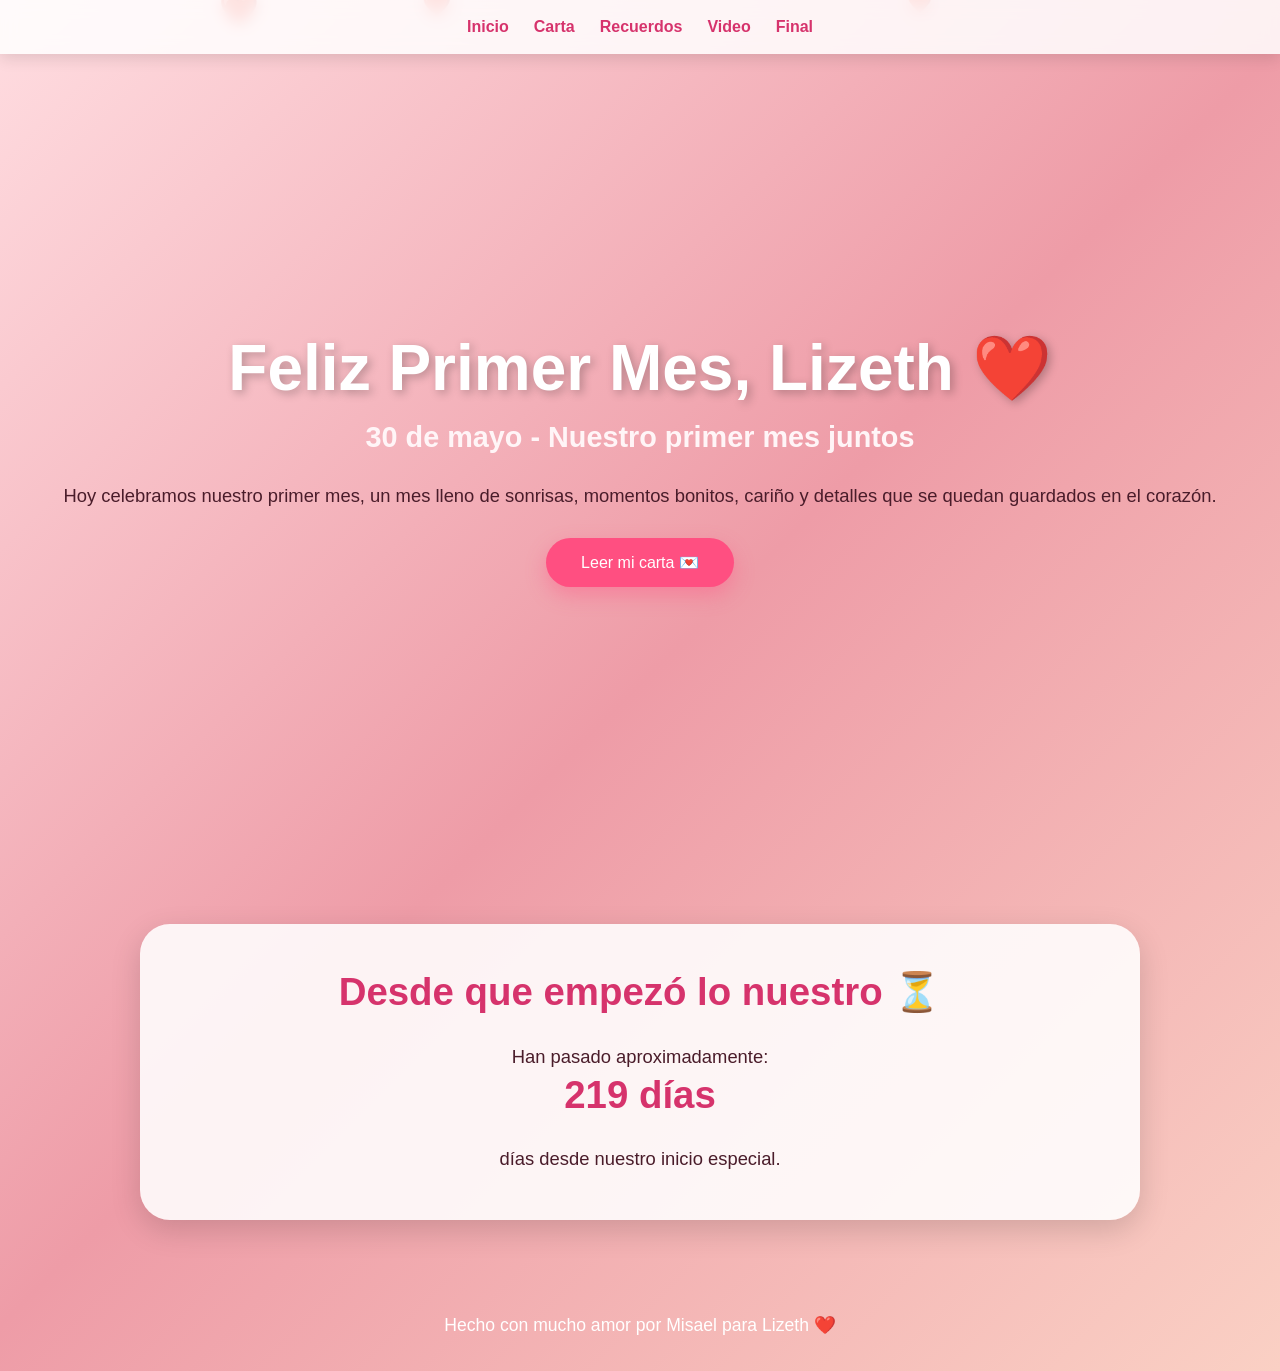
==== index.html @ 30f5cd0f "Add files via upload" ====
<!DOCTYPE html>
<html lang="es">
<head>
    <meta charset="UTF-8">
    <meta name="viewport" content="width=device-width, initial-scale=1.0">
    <title>Feliz Primer Mes Lizeth</title>
    <link rel="stylesheet" href="css/styles.css">
</head>
<body>


<nav>
    <a href="index.html">Inicio</a>
    <a href="carta.html">Carta</a>
    <a href="recuerdos.html">Recuerdos</a>
    <a href="video.html">Video</a>
    <a href="final.html">Final</a>
</nav>



<section class="hero">
    <h1>Feliz Primer Mes, Lizeth ❤️</h1>
    <h2>30 de mayo - Nuestro primer mes juntos</h2>
    <p>
        Hoy celebramos nuestro primer mes, un mes lleno de sonrisas,
        momentos bonitos, cariño y detalles que se quedan guardados
        en el corazón.
    </p>
    <a href="carta.html" class="btn">Leer mi carta 💌</a>
</section>

<section class="card final">
    <h2>Desde que empezó lo nuestro ⏳</h2>
    <p>Han pasado aproximadamente:</p>
    <h1 id="diasJuntos">Calculando...</h1>
    <p>días desde nuestro inicio especial.</p>
</section>


<footer>
    Hecho con mucho amor por Misael para Lizeth ❤️
</footer>

<script src="js/script.js"></script>
</body>
</html>
---- css/styles.css ----
* {
    margin: 0;
    padding: 0;
    box-sizing: border-box;
    font-family: 'Segoe UI', Tahoma, Geneva, Verdana, sans-serif;
}

body {
    background: linear-gradient(135deg, #ffdde1, #ee9ca7, #fad0c4);
    color: #4a1c2a;
    overflow-x: hidden;
}

nav {
    width: 100%;
    padding: 18px 40px;
    background: rgba(255, 255, 255, 0.85);
    display: flex;
    justify-content: center;
    gap: 25px;
    position: sticky;
    top: 0;
    z-index: 1000;
    backdrop-filter: blur(8px);
    box-shadow: 0 4px 15px rgba(0,0,0,0.12);
}

nav a {
    text-decoration: none;
    color: #d6336c;
    font-weight: bold;
    transition: 0.3s;
}

nav a:hover {
    color: #ff4f81;
    transform: scale(1.08);
}

.hero {
    min-height: 90vh;
    display: flex;
    flex-direction: column;
    justify-content: center;
    align-items: center;
    text-align: center;
    padding: 35px;
}

.hero h1 {
    font-size: 4rem;
    color: white;
    text-shadow: 3px 3px 10px rgba(0,0,0,0.25);
    margin-bottom: 15px;
}

.hero h2 {
    color: #fff5f7;
    font-size: 1.8rem;
    margin-bottom: 25px;
}

.hero p,
.card p {
    font-size: 1.15rem;
    line-height: 1.8;
}

.card {
    width: 90%;
    max-width: 1000px;
    margin: 60px auto;
    background: rgba(255,255,255,0.88);
    border-radius: 30px;
    padding: 45px;
    box-shadow: 0 10px 30px rgba(0,0,0,0.15);
}

.card h1,
.card h2 {
    color: #d6336c;
    text-align: center;
    margin-bottom: 25px;
    font-size: 2.4rem;
}

.btn {
    margin-top: 25px;
    display: inline-block;
    padding: 15px 35px;
    background: #ff4f81;
    color: white;
    text-decoration: none;
    border-radius: 40px;
    box-shadow: 0 8px 20px rgba(255,79,129,0.4);
    transition: 0.3s;
}

.btn:hover {
    transform: scale(1.08);
    background: #e8436f;
}

.frases {
    display: grid;
    grid-template-columns: repeat(auto-fit, minmax(230px, 1fr));
    gap: 20px;
}

.frase {
    background: linear-gradient(135deg, #fff0f5, #ffe4ec);
    padding: 25px;
    border-radius: 20px;
    text-align: center;
    box-shadow: 0 5px 15px rgba(0,0,0,0.1);
    transition: 0.3s;
}

.frase:hover {
    transform: translateY(-8px);
}

.galeria {
    display: grid;
    grid-template-columns: repeat(auto-fit, minmax(220px, 1fr));
    gap: 20px;
}

.galeria img {
    width: 100%;
    height: 280px;
    object-fit: cover;
    border-radius: 25px;
    box-shadow: 0 8px 18px rgba(0,0,0,0.18);
    transition: 0.3s;
}

.galeria img:hover {
    transform: scale(1.04);
}

.video-box {
    display: flex;
    justify-content: center;
}

video {
    width: 100%;
    max-width: 750px;
    height: 420px;
    border-radius: 25px;
    box-shadow: 0 8px 20px rgba(0,0,0,0.25);
}

.final {
    text-align: center;
    font-size: 1.3rem;
}

footer {
    text-align: center;
    padding: 35px;
    color: white;
    font-size: 1.1rem;
}

.heart {
    position: fixed;
    top: -10px;
    color: #ff4f81;
    font-size: 22px;
    animation: caer 6s linear infinite;
    z-index: 999;
    pointer-events: none;
}

@keyframes caer {
    0% {
        transform: translateY(0) rotate(0deg);
        opacity: 1;
    }

    100% {
        transform: translateY(110vh) rotate(360deg);
        opacity: 0;
    }
}

@media (max-width: 768px) {
    nav {
        flex-wrap: wrap;
        gap: 12px;
        padding: 15px;
    }

    .hero h1 {
        font-size: 2.6rem;
    }

    .hero h2 {
        font-size: 1.4rem;
    }

    .card {
        padding: 30px 20px;
    }

    video {
        height: 260px;
    }
}
.galeria video {
    width: 100%;
    height: 280px;
    object-fit: cover;
    border-radius: 25px;
    box-shadow: 0 8px 18px rgba(0,0,0,0.18);
    cursor: pointer;
}

.galeria img {
    cursor: pointer;
}

.visor {
    display: none;
    position: fixed;
    z-index: 3000;
    left: 0;
    top: 0;
    width: 100%;
    height: 100vh;
    background: rgba(0,0,0,0.9);
    justify-content: center;
    align-items: center;
    padding: 25px;
}

.visor img,
.visor video {
    max-width: 90%;
    max-height: 85vh;
    border-radius: 20px;
}

#cerrar {
    position: absolute;
    top: 25px;
    right: 40px;
    color: white;
    font-size: 45px;
    cursor: pointer;
}
/* ========================= */
/* COLLAGE DE RECUERDOS */
/* ========================= */

.galeria-collage {

    columns: 4 250px;
    column-gap: 18px;
    margin-top: 30px;
}

.galeria-collage img,
.galeria-collage video {

    width: 100%;
    margin-bottom: 18px;
    border-radius: 20px;
    cursor: pointer;
    transition: 0.3s;
    box-shadow: 0 8px 18px rgba(0,0,0,0.18);
}

.galeria-collage img:hover,
.galeria-collage video:hover {

    transform: scale(1.03);
}

/* tamaños distintos */

.grande {

    height: 420px;
    object-fit: cover;
}

.vertical {

    height: 500px;
    object-fit: cover;
}

.horizontal {

    height: 250px;
    object-fit: cover;
}

/* ========================= */
/* VISOR */
/* ========================= */

.visor {

    display: none;
    position: fixed;
    z-index: 9999;
    left: 0;
    top: 0;
    width: 100%;
    height: 100vh;
    background: rgba(0,0,0,0.92);

    justify-content: center;
    align-items: center;

    padding: 30px;
}

#contenidoVisor img,
#contenidoVisor video {

    max-width: 90%;
    max-height: 88vh;
    border-radius: 20px;
}

#cerrar {

    position: absolute;
    top: 25px;
    right: 45px;

    font-size: 55px;
    color: white;

    cursor: pointer;
}
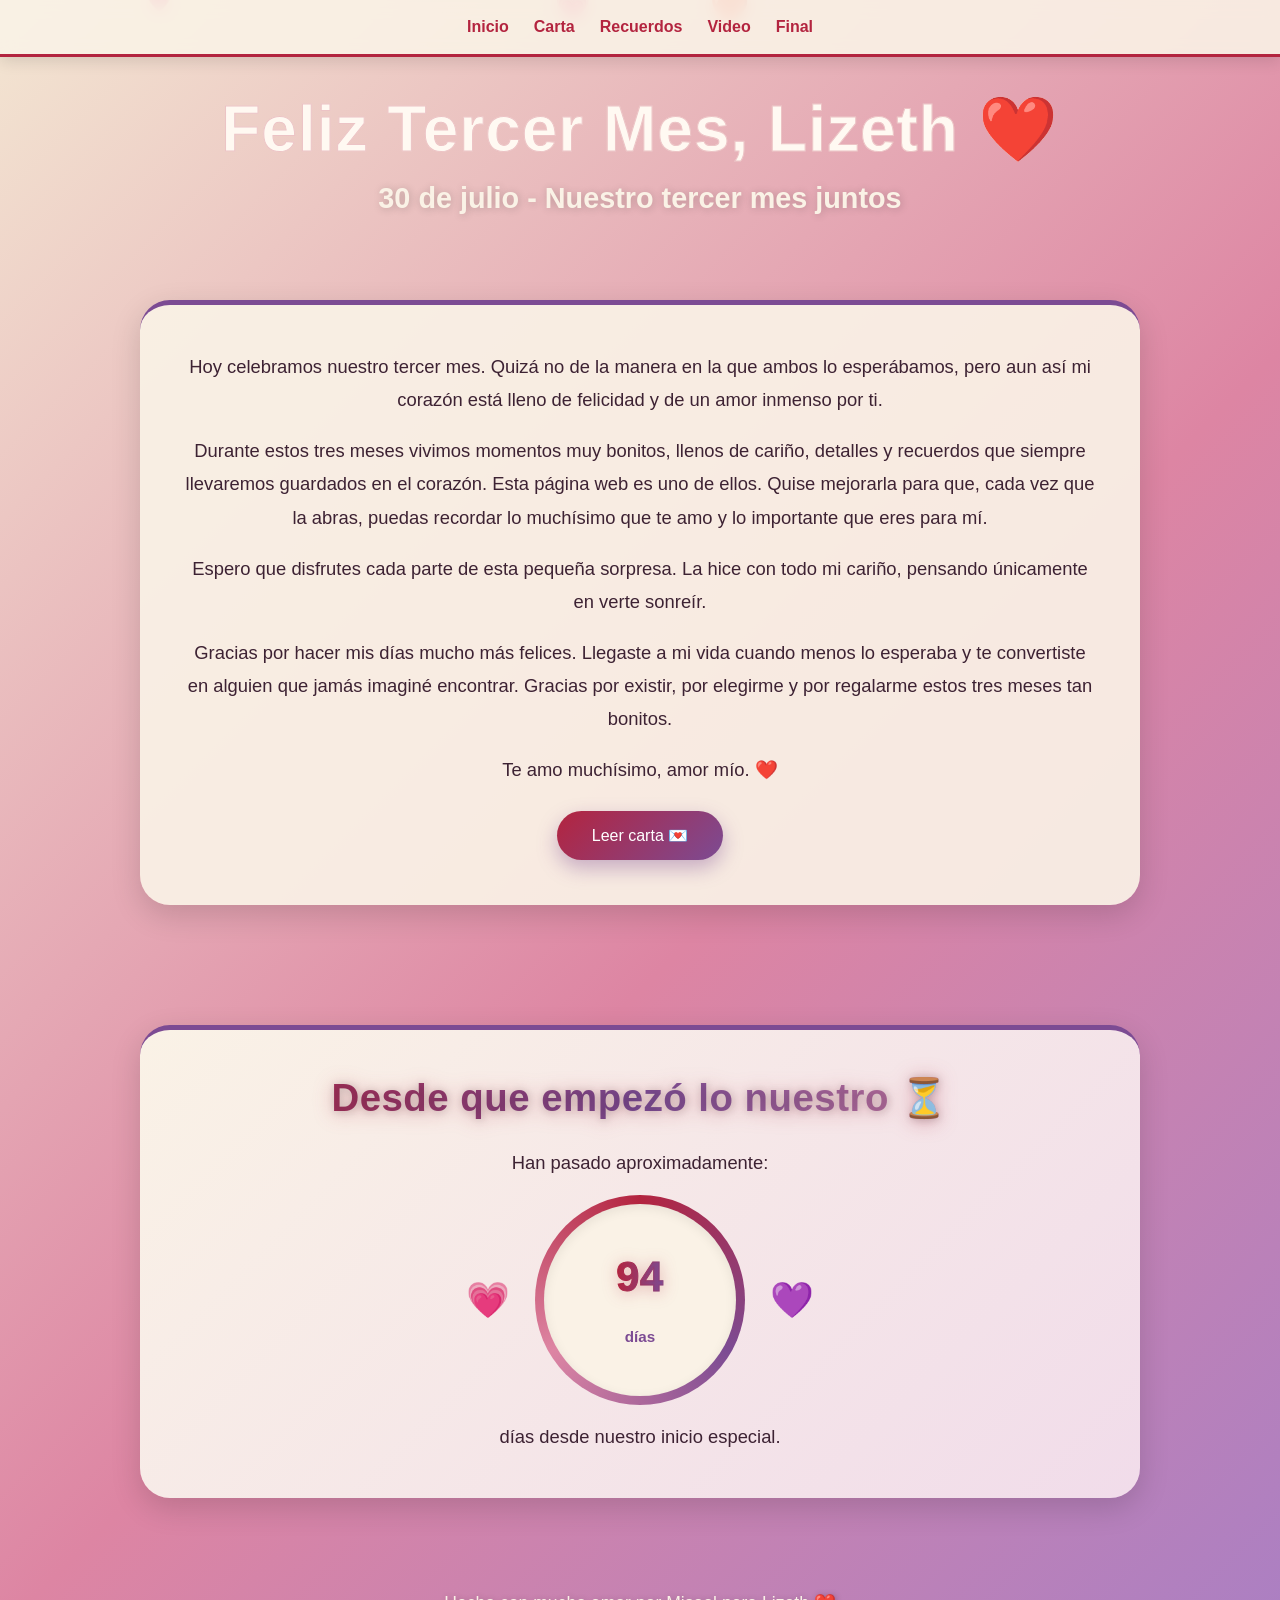
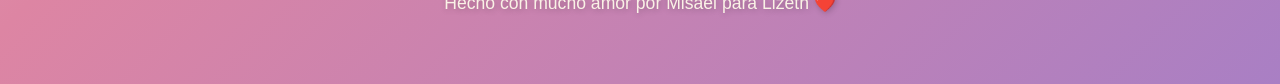
==== commit 89a20c88: "Add files via upload" ====
--- a/index.html
+++ b/index.html
@@ -3,7 +3,7 @@
 <head>
     <meta charset="UTF-8">
     <meta name="viewport" content="width=device-width, initial-scale=1.0">
-    <title>Feliz Primer Mes Lizeth</title>
+    <title>Feliz Tercer Mes Lizeth</title>
     <link rel="stylesheet" href="css/styles.css">
 </head>
 <body>
@@ -20,20 +20,42 @@
 
 
 <section class="hero">
-    <h1>Feliz Primer Mes, Lizeth ❤️</h1>
-    <h2>30 de mayo - Nuestro primer mes juntos</h2>
-    <p>
-        Hoy celebramos nuestro primer mes, un mes lleno de sonrisas,
-        momentos bonitos, cariño y detalles que se quedan guardados
-        en el corazón.
-    </p>
-    <a href="carta.html" class="btn">Leer mi carta 💌</a>
-</section>
+    <h1>Feliz Tercer Mes, Lizeth <span class="emoji">❤️</span></h1>
+    <h2>30 de julio - Nuestro tercer mes juntos</h2>
+    <section class="card"> <p>Hoy celebramos nuestro tercer mes. Quizá no de la manera en la que ambos lo esperábamos, pero aun así mi corazón está lleno de felicidad y de un amor inmenso por ti.</p>
 
-<section class="card final">
-    <h2>Desde que empezó lo nuestro ⏳</h2>
+        <br>
+        
+        <p>Durante estos tres meses vivimos momentos muy bonitos, llenos de cariño, detalles y recuerdos que siempre llevaremos guardados en el corazón. Esta página web es uno de ellos. Quise mejorarla para que, cada vez que la abras, puedas recordar lo muchísimo que te amo y lo importante que eres para mí.</p>
+        
+        <br>
+        
+        <p>Espero que disfrutes cada parte de esta pequeña sorpresa. La hice con todo mi cariño, pensando únicamente en verte sonreír.</p>
+        
+        <br>
+        
+        <p>Gracias por hacer mis días mucho más felices. Llegaste a mi vida cuando menos lo esperaba y te convertiste en alguien que jamás imaginé encontrar. Gracias por existir, por elegirme y por regalarme estos tres meses tan bonitos.</p>
+        
+        <br>
+        
+        <p>Te amo muchísimo, amor mío. ❤️</p>
+        <a href="carta.html" class="btn">Leer carta 💌</a></section>
+
+
+<section class="card final contador-card">
+    <h2>Desde que empezó lo nuestro <span class="emoji">⏳</span></h2>
     <p>Han pasado aproximadamente:</p>
-    <h1 id="diasJuntos">Calculando...</h1>
+    <div class="contador-box">
+        <span class="corazon-lateral rojo">💗</span>
+        <div class="contador-medallon">
+            <div class="anillo-giro"></div>
+            <div class="anillo-centro">
+                <h1 id="diasJuntos">...</h1>
+                <span>días</span>
+            </div>
+        </div>
+        <span class="corazon-lateral morado">💜</span>
+    </div>
     <p>días desde nuestro inicio especial.</p>
 </section>
 
--- a/css/styles.css
+++ b/css/styles.css
@@ -1,3 +1,14 @@
+:root {
+    --beige: #f3e6d2;
+    --beige-suave: #faf2e6;
+    --rojo: #b3243f;
+    --rojo-vivo: #d84f68;
+    --morado: #7c4b93;
+    --morado-suave: #a97fc4;
+    --rosa: #dd85a3;
+    --texto: #3d2233;
+}
+
 * {
     margin: 0;
     padding: 0;
@@ -6,15 +17,15 @@
 }
 
 body {
-    background: linear-gradient(135deg, #ffdde1, #ee9ca7, #fad0c4);
-    color: #4a1c2a;
+    background: linear-gradient(135deg, var(--beige) 0%, var(--rosa) 55%, var(--morado-suave) 100%);
+    color: var(--texto);
     overflow-x: hidden;
 }
 
 nav {
     width: 100%;
     padding: 18px 40px;
-    background: rgba(255, 255, 255, 0.85);
+    background: rgba(250, 242, 230, 0.9);
     display: flex;
     justify-content: center;
     gap: 25px;
@@ -23,17 +34,18 @@
     z-index: 1000;
     backdrop-filter: blur(8px);
     box-shadow: 0 4px 15px rgba(0,0,0,0.12);
+    border-bottom: 3px solid var(--rojo);
 }
 
 nav a {
     text-decoration: none;
-    color: #d6336c;
+    color: var(--rojo);
     font-weight: bold;
     transition: 0.3s;
 }
 
 nav a:hover {
-    color: #ff4f81;
+    color: var(--morado);
     transform: scale(1.08);
 }
 
@@ -49,15 +61,28 @@
 
 .hero h1 {
     font-size: 4rem;
-    color: white;
-    text-shadow: 3px 3px 10px rgba(0,0,0,0.25);
+    font-weight: 900;
+    letter-spacing: 1px;
+    background: linear-gradient(90deg, #fff9f2, #fff9f2);
+    background-size: 300% auto;
+    -webkit-background-clip: text;
+    background-clip: text;
+    color: transparent;
+    -webkit-text-stroke: 1px rgba(179, 36, 63, 0.25);
+    animation: brilloTitulo 4s ease-in-out infinite;
     margin-bottom: 15px;
 }
 
+@keyframes brilloTitulo {
+    0%, 100% { background-position: 0% 50%; }
+    50% { background-position: 100% 50%; }
+}
+
 .hero h2 {
-    color: #fff5f7;
+    color: var(--beige-suave);
     font-size: 1.8rem;
     margin-bottom: 25px;
+    text-shadow: 1px 1px 8px rgba(0,0,0,0.2);
 }
 
 .hero p,
@@ -66,39 +91,57 @@
     line-height: 1.8;
 }
 
+
 .card {
     width: 90%;
     max-width: 1000px;
     margin: 60px auto;
-    background: rgba(255,255,255,0.88);
+    background: rgba(250, 242, 230, 0.92);
     border-radius: 30px;
     padding: 45px;
     box-shadow: 0 10px 30px rgba(0,0,0,0.15);
+    border-top: 5px solid var(--morado);
 }
 
 .card h1,
 .card h2 {
-    color: #d6336c;
+    background: linear-gradient(90deg, var(--rojo), var(--morado), var(--rosa));
+    -webkit-background-clip: text;
+    background-clip: text;
+    color: transparent;
     text-align: center;
     margin-bottom: 25px;
     font-size: 2.4rem;
+    font-weight: 800;
+    letter-spacing: 0.5px;
+    filter: drop-shadow(0 2px 10px rgba(179, 36, 63, 0.35));
+}
+
+/* Los emojis dentro de títulos con degradado deben verse con su color normal */
+.emoji {
+    background: none;
+    -webkit-background-clip: initial;
+    background-clip: initial;
+    -webkit-text-fill-color: initial;
+    color: initial;
+    filter: none;
 }
 
 .btn {
     margin-top: 25px;
     display: inline-block;
     padding: 15px 35px;
-    background: #ff4f81;
+    background: linear-gradient(135deg, var(--rojo), var(--morado));
     color: white;
     text-decoration: none;
     border-radius: 40px;
-    box-shadow: 0 8px 20px rgba(255,79,129,0.4);
+    box-shadow: 0 8px 20px rgba(124, 75, 147, 0.4);
     transition: 0.3s;
 }
 
 .btn:hover {
     transform: scale(1.08);
-    background: #e8436f;
+    box-shadow: 0 10px 26px rgba(179, 36, 63, 0.45);
 }
 
 .frases {
@@ -108,7 +151,8 @@
 }
 
 .frase {
-    background: linear-gradient(135deg, #fff0f5, #ffe4ec);
+    background: linear-gradient(135deg, var(--beige-suave), #f1d9e6);
+    border-left: 4px solid var(--rosa);
     padding: 25px;
     border-radius: 20px;
     text-align: center;
@@ -160,14 +204,14 @@
 footer {
     text-align: center;
     padding: 35px;
-    color: white;
+    color: var(--beige-suave);
     font-size: 1.1rem;
+    text-shadow: 1px 1px 6px rgba(0,0,0,0.25);
 }
 
 .heart {
     position: fixed;
     top: -10px;
-    color: #ff4f81;
     font-size: 22px;
     animation: caer 6s linear infinite;
     z-index: 999;
@@ -207,6 +251,19 @@
 
     video {
         height: 260px;
+    }
+
+    .contador-medallon {
+        width: 150px;
+        height: 150px;
+    }
+
+    .anillo-centro h1 {
+        font-size: 2rem;
+    }
+
+    .corazon-lateral {
+        font-size: 1.6rem;
     }
 }
 .galeria video {
@@ -300,6 +357,232 @@
 }
 
 /* ========================= */
+/* CONTADOR DE DÍAS MEJORADO */
+/* ========================= */
+
+.contador-card {
+    background: linear-gradient(135deg, var(--beige-suave), #f1dcea);
+}
+
+.contador-box {
+    display: flex;
+    align-items: center;
+    justify-content: center;
+    gap: 25px;
+    margin: 15px 0;
+}
+
+.contador-medallon {
+    position: relative;
+    width: 210px;
+    height: 210px;
+}
+
+.anillo-giro {
+    position: absolute;
+    inset: 0;
+    border-radius: 50%;
+    background: conic-gradient(var(--rojo), var(--morado), var(--rosa), var(--rojo));
+    animation: girar 5s linear infinite;
+}
+
+.anillo-centro {
+    position: absolute;
+    inset: 9px;
+    border-radius: 50%;
+    background: var(--beige-suave);
+    display: flex;
+    flex-direction: column;
+    align-items: center;
+    justify-content: center;
+    box-shadow: inset 0 3px 12px rgba(0,0,0,0.08);
+}
+
+.anillo-centro h1 {
+    font-size: 2.6rem;
+    font-weight: 800;
+    background: linear-gradient(90deg, var(--rojo), var(--morado));
+    -webkit-background-clip: text;
+    background-clip: text;
+    color: transparent;
+    line-height: 1.1;
+    filter: drop-shadow(0 2px 8px rgba(179, 36, 63, 0.3));
+}
+
+.anillo-centro span {
+    font-size: 0.95rem;
+    color: var(--morado);
+    font-weight: bold;
+    margin-top: 4px;
+}
+
+@keyframes girar {
+    from { transform: rotate(0deg); }
+    to { transform: rotate(360deg); }
+}
+
+.corazon-lateral {
+    font-size: 2.2rem;
+    animation: latido 1.6s ease-in-out infinite;
+}
+
+.corazon-lateral.rojo { color: var(--rojo); }
+.corazon-lateral.morado { color: var(--morado); }
+
+@keyframes latido {
+    0%, 100% { transform: scale(1); }
+    50% { transform: scale(1.15); }
+}
+
+/* ========================= */
+/* MURO DE MENSAJES */
+/* ========================= */
+
+.mensaje-form {
+    display: flex;
+    flex-direction: column;
+    align-items: center;
+    gap: 14px;
+    max-width: 500px;
+    margin: 0 auto 35px auto;
+}
+
+.mensaje-form input,
+.mensaje-form textarea {
+    width: 100%;
+    padding: 14px 18px;
+    border-radius: 18px;
+    border: 2px solid var(--morado-suave);
+    font-size: 1rem;
+    font-family: inherit;
+    resize: none;
+    outline: none;
+    transition: 0.3s;
+}
+
+.mensaje-form input:focus,
+.mensaje-form textarea:focus {
+    border-color: var(--rojo);
+}
+
+.btn-mensaje {
+    border: none;
+    cursor: pointer;
+    font-size: 1rem;
+    font-family: inherit;
+    padding: 12px 30px;
+    border-radius: 40px;
+    background: linear-gradient(135deg, var(--rojo), var(--morado));
+    color: white;
+    transition: 0.3s;
+}
+
+.btn-mensaje:hover {
+    transform: scale(1.05);
+}
+
+.saludo-nombre {
+    font-weight: bold;
+    color: var(--morado);
+    text-align: center;
+}
+
+.estado-envio {
+    font-size: 0.9rem;
+    color: var(--rojo);
+    min-height: 20px;
+}
+
+.lista-mensajes {
+    display: flex;
+    flex-direction: column;
+    gap: 15px;
+    max-width: 650px;
+    margin: 0 auto;
+}
+
+.mensaje-item {
+    background: linear-gradient(135deg, var(--beige-suave), #f1d9e6);
+    border-left: 4px solid var(--morado);
+    border-radius: 20px;
+    padding: 18px 22px;
+    box-shadow: 0 5px 15px rgba(0,0,0,0.08);
+}
+
+.mensaje-autor {
+    font-weight: bold;
+    color: var(--rojo);
+    margin-bottom: 6px;
+}
+
+.mensaje-texto {
+    line-height: 1.6;
+    word-wrap: break-word;
+}
+
+.mensaje-editado {
+    font-size: 0.8rem;
+    color: var(--morado-suave);
+    font-style: italic;
+}
+
+.mensaje-acciones {
+    display: flex;
+    justify-content: flex-end;
+    gap: 10px;
+    margin-top: 10px;
+}
+
+.mensaje-acciones button {
+    border: none;
+    cursor: pointer;
+    font-family: inherit;
+    font-size: 0.85rem;
+    padding: 6px 16px;
+    border-radius: 14px;
+    transition: 0.3s;
+}
+
+.btn-editar-mensaje,
+.btn-guardar-edicion {
+    background: linear-gradient(135deg, var(--rojo), var(--morado));
+    color: white;
+}
+
+.btn-editar-mensaje:hover,
+.btn-guardar-edicion:hover {
+    filter: brightness(1.08);
+}
+
+.btn-borrar-mensaje,
+.btn-cancelar-edicion {
+    background: transparent;
+    color: var(--morado);
+    border: 1.5px solid var(--morado) !important;
+}
+
+.btn-borrar-mensaje:hover,
+.btn-cancelar-edicion:hover {
+    background: rgba(124, 75, 147, 0.1);
+}
+
+.input-edicion {
+    width: 100%;
+    padding: 12px;
+    border-radius: 14px;
+    border: 2px solid var(--morado-suave);
+    font-family: inherit;
+    font-size: 1rem;
+    resize: none;
+    outline: none;
+    margin-top: 8px;
+}
+
+.input-edicion:focus {
+    border-color: var(--rojo);
+}
+
+/* ========================= */
 /* VISOR */
 /* ========================= */
 
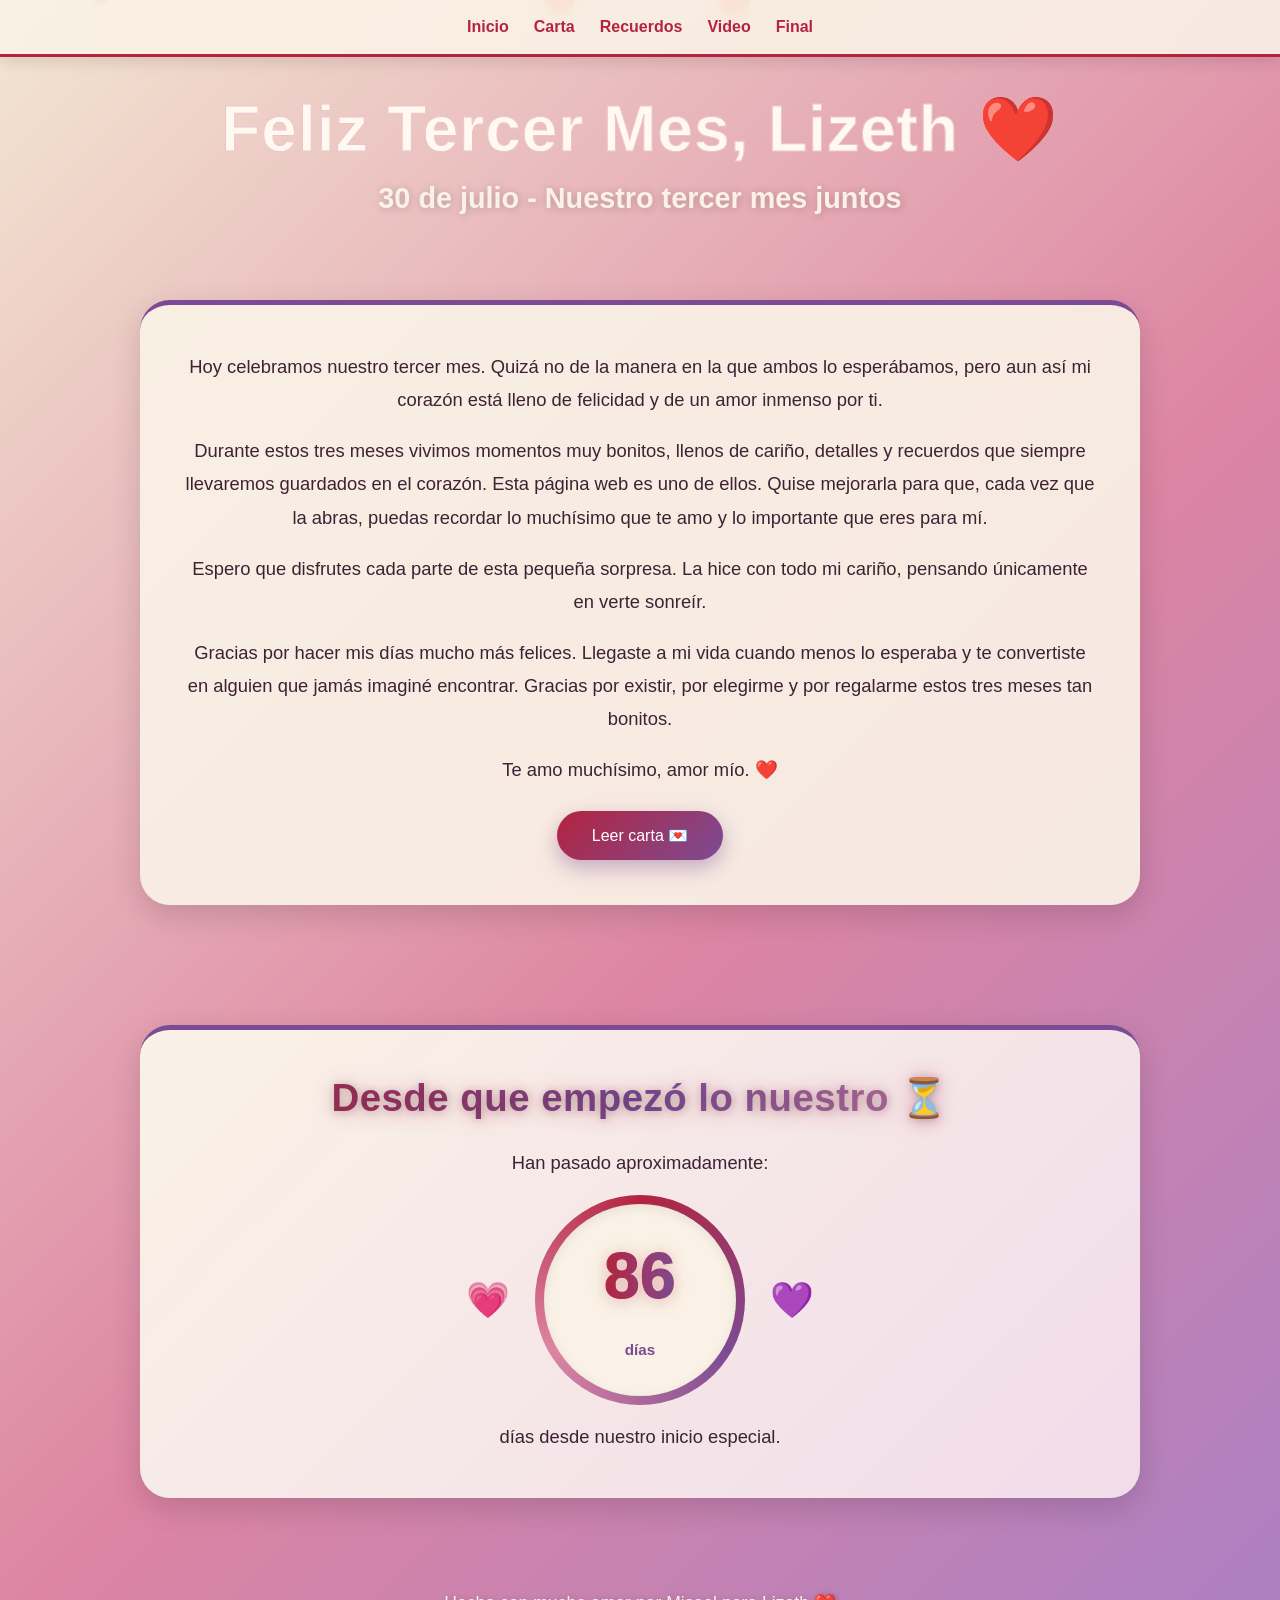
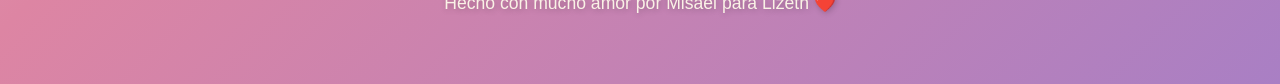
==== commit 65cd7afd: "Add files via upload" ====
--- a/index.html
+++ b/index.html
@@ -16,7 +16,6 @@
     <a href="video.html">Video</a>
     <a href="final.html">Final</a>
 </nav>
-
 
 
 <section class="hero">
--- a/css/styles.css
+++ b/css/styles.css
@@ -189,9 +189,10 @@
 }
 
 video {
-    width: 100%;
-    max-width: 750px;
-    height: 420px;
+    width:100%;
+    max-width:750px;
+    height:auto;
+    aspect-ratio:16/9;
     border-radius: 25px;
     box-shadow: 0 8px 20px rgba(0,0,0,0.25);
 }
@@ -621,4 +622,147 @@
     color: white;
 
     cursor: pointer;
-}+}
+
+
+@media (max-width: 992px){
+
+    .hero h1{
+        font-size:3rem;
+    }
+
+    .card{
+        width:95%;
+        padding:30px;
+    }
+
+    .contador-box{
+        flex-direction:column;
+    }
+
+}
+@media (max-width:768px){
+
+    nav{
+
+        display:flex;
+        flex-direction:row;
+        justify-content:flex-start;
+        align-items:center;
+
+        overflow-x:auto;
+        overflow-y:hidden;
+
+        white-space:nowrap;
+
+        gap:18px;
+        padding:12px 15px;
+
+        scrollbar-width:none;
+
+    }
+
+    nav::-webkit-scrollbar{
+        display:none;
+    }
+
+    nav a{
+        flex:0 0 auto;
+        font-size:15px;
+    }
+
+}
+
+@media (max-width:480px){
+
+    .hero h1{
+        font-size:1.8rem;
+    }
+
+    .hero h2{
+        font-size:1rem;
+    }
+
+    .btn{
+        width:100%;
+        text-align:center;
+    }
+
+    .contador-medallon{
+        width:140px;
+        height:140px;
+    }
+
+    .anillo-centro h1{
+        font-size:1.6rem;
+    }
+
+    nav a{
+        font-size:15px;
+    }
+
+}
+.galeria{
+
+    display:grid;
+
+    grid-template-columns:repeat(auto-fit,minmax(180px,1fr));
+
+    gap:15px;
+
+}
+.galeria-collage{
+
+    columns:4 220px;
+
+}
+
+@media(max-width:768px){
+
+    .galeria-collage{
+
+        columns:2 150px;
+
+    }
+
+}
+
+@media(max-width:480px){
+
+    .galeria-collage{
+
+        columns:1;
+
+    }
+
+}
+
+@media(max-width:768px){
+
+.grande,
+.vertical,
+.horizontal{
+
+    height:auto;
+
+}
+
+}
+
+.hero h1{
+    font-size:clamp(2rem,6vw,4rem);
+}
+
+.hero h2{
+    font-size:clamp(1rem,3vw,1.8rem);
+}
+
+.card h2{
+    font-size:clamp(1.6rem,4vw,2.4rem);
+}
+
+.mensaje-fecha{
+    font-size: 13px;
+    color: #888;
+    margin-bottom: 10px;
+}
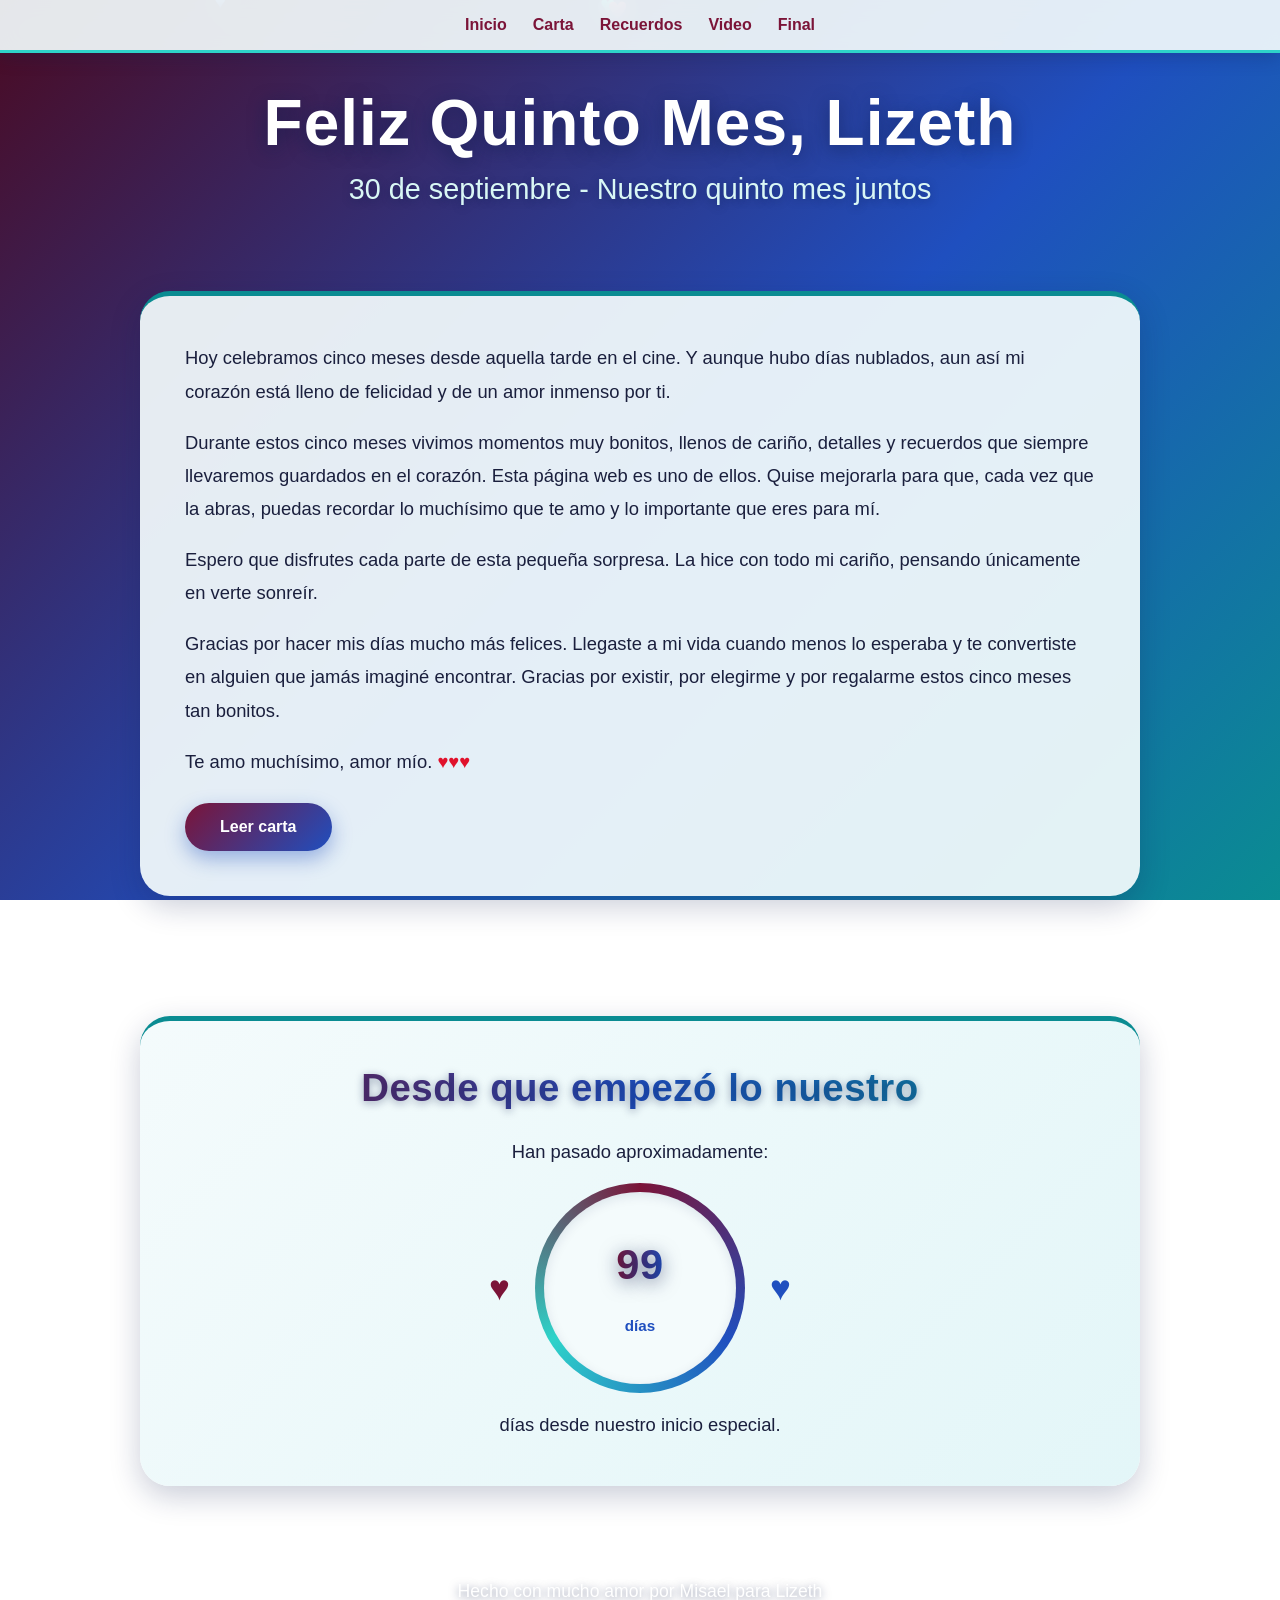
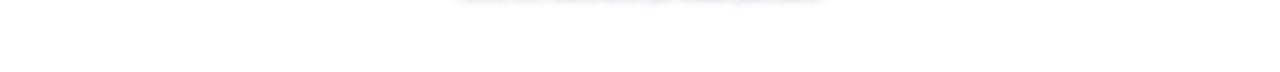
==== commit 30c534c1: "Add files via upload" ====
--- a/index.html
+++ b/index.html
@@ -1,68 +1,68 @@
 <!DOCTYPE html>
 <html lang="es">
 <head>
-    <meta charset="UTF-8">
-    <meta name="viewport" content="width=device-width, initial-scale=1.0">
-    <title>Feliz Tercer Mes Lizeth</title>
-    <link rel="stylesheet" href="css/styles.css">
+ <meta charset="UTF-8">
+ <meta name="viewport" content="width=device-width, initial-scale=1.0">
+ <title>Feliz Quinto Mes Lizeth</title>
+ <link rel="stylesheet" href="css/styles.css">
 </head>
 <body>
 
 
 <nav>
-    <a href="index.html">Inicio</a>
-    <a href="carta.html">Carta</a>
-    <a href="recuerdos.html">Recuerdos</a>
-    <a href="video.html">Video</a>
-    <a href="final.html">Final</a>
+ <a href="index.html">Inicio</a>
+ <a href="carta.html">Carta</a>
+ <a href="recuerdos.html">Recuerdos</a>
+ <a href="video.html">Video</a>
+ <a href="final.html">Final</a>
 </nav>
 
 
 <section class="hero">
-    <h1>Feliz Tercer Mes, Lizeth <span class="emoji">❤️</span></h1>
-    <h2>30 de julio - Nuestro tercer mes juntos</h2>
-    <section class="card"> <p>Hoy celebramos nuestro tercer mes. Quizá no de la manera en la que ambos lo esperábamos, pero aun así mi corazón está lleno de felicidad y de un amor inmenso por ti.</p>
+ <h1>Feliz Quinto Mes, Lizeth <span class="emoji"></span></h1>
+ <h2>30 de septiembre - Nuestro quinto mes juntos</h2>
+ <section class="card"> <p>Hoy celebramos cinco meses desde aquella tarde en el cine. Y aunque hubo días nublados, aun así mi corazón está lleno de felicidad y de un amor inmenso por ti.</p>
 
-        <br>
-        
-        <p>Durante estos tres meses vivimos momentos muy bonitos, llenos de cariño, detalles y recuerdos que siempre llevaremos guardados en el corazón. Esta página web es uno de ellos. Quise mejorarla para que, cada vez que la abras, puedas recordar lo muchísimo que te amo y lo importante que eres para mí.</p>
-        
-        <br>
-        
-        <p>Espero que disfrutes cada parte de esta pequeña sorpresa. La hice con todo mi cariño, pensando únicamente en verte sonreír.</p>
-        
-        <br>
-        
-        <p>Gracias por hacer mis días mucho más felices. Llegaste a mi vida cuando menos lo esperaba y te convertiste en alguien que jamás imaginé encontrar. Gracias por existir, por elegirme y por regalarme estos tres meses tan bonitos.</p>
-        
-        <br>
-        
-        <p>Te amo muchísimo, amor mío. ❤️</p>
-        <a href="carta.html" class="btn">Leer carta 💌</a></section>
+ <br>
+ 
+ <p>Durante estos cinco meses vivimos momentos muy bonitos, llenos de cariño, detalles y recuerdos que siempre llevaremos guardados en el corazón. Esta página web es uno de ellos. Quise mejorarla para que, cada vez que la abras, puedas recordar lo muchísimo que te amo y lo importante que eres para mí.</p>
+ 
+ <br>
+ 
+ <p>Espero que disfrutes cada parte de esta pequeña sorpresa. La hice con todo mi cariño, pensando únicamente en verte sonreír.</p>
+ 
+ <br>
+ 
+ <p>Gracias por hacer mis días mucho más felices. Llegaste a mi vida cuando menos lo esperaba y te convertiste en alguien que jamás imaginé encontrar. Gracias por existir, por elegirme y por regalarme estos cinco meses tan bonitos.</p>
+ 
+ <br>
+ 
+ <p>Te amo muchísimo, amor mío. <span style="color:#e0112b">♥</span><span style="color:#e0112b">♥</span><span style="color:#e0112b">♥</span></p>
+ <a href="carta.html" class="btn">Leer carta </a></section>
 
 
 <section class="card final contador-card">
-    <h2>Desde que empezó lo nuestro <span class="emoji">⏳</span></h2>
-    <p>Han pasado aproximadamente:</p>
-    <div class="contador-box">
-        <span class="corazon-lateral rojo">💗</span>
-        <div class="contador-medallon">
-            <div class="anillo-giro"></div>
-            <div class="anillo-centro">
-                <h1 id="diasJuntos">...</h1>
-                <span>días</span>
-            </div>
-        </div>
-        <span class="corazon-lateral morado">💜</span>
-    </div>
-    <p>días desde nuestro inicio especial.</p>
+ <h2>Desde que empezó lo nuestro <span class="emoji">⏳</span></h2>
+ <p>Han pasado aproximadamente:</p>
+ <div class="contador-box">
+ <span class="corazon-lateral rojo">♥</span>
+ <div class="contador-medallon">
+ <div class="anillo-giro"></div>
+ <div class="anillo-centro">
+ <h1 id="diasJuntos">...</h1>
+ <span>días</span>
+ </div>
+ </div>
+ <span class="corazon-lateral morado">♥</span>
+ </div>
+ <p>días desde nuestro inicio especial.</p>
 </section>
 
 
 <footer>
-    Hecho con mucho amor por Misael para Lizeth ❤️
+ Hecho con mucho amor por Misael para Lizeth 
 </footer>
 
 <script src="js/script.js"></script>
 </body>
-</html>
+</html>
--- a/css/styles.css
+++ b/css/styles.css
@@ -1,12 +1,32 @@
-:root {
-    --beige: #f3e6d2;
-    --beige-suave: #faf2e6;
-    --rojo: #b3243f;
-    --rojo-vivo: #d84f68;
-    --morado: #7c4b93;
-    --morado-suave: #a97fc4;
-    --rosa: #dd85a3;
-    --texto: #3d2233;
+/* =========================================
+   PALETA: guinda · azul · turquesa
+   (los nombres viejos --rojo, --morado, --rosa y --beige
+   se conservan como alias para no romper tu HTML/JS)
+   ========================================= */
+   :root {
+    --guinda-oscuro: #4a0a22;
+    --guinda: #7b1438;
+    --guinda-vivo: #b02458;
+    --azul-noche: #0d1b4c;
+    --azul: #1f4fbf;
+    --azul-claro: #6f9af0;
+    --turquesa: #0a8c92;
+    --turquesa-claro: #2ed3c9;
+    --hielo: #e3f6f8;
+    --hielo-suave: #f4fbfc;
+    --texto: #1a1f3d;
+    --texto-suave: #5f6b85;
+
+    /* alias de la versión anterior */
+    --rojo: var(--guinda);
+    --rojo-vivo: var(--guinda-vivo);
+    --morado: var(--azul);
+    --morado-suave: var(--azul-claro);
+    --rosa: var(--turquesa-claro);
+    --beige: var(--hielo);
+    --beige-suave: var(--hielo-suave);
+
+    --sombra: 0 10px 30px rgba(13, 27, 76, 0.22);
 }
 
 * {
@@ -16,38 +36,53 @@
     font-family: 'Segoe UI', Tahoma, Geneva, Verdana, sans-serif;
 }
 
+html {
+    scroll-behavior: smooth;
+    scroll-padding-top: 80px;
+}
+
 body {
-    background: linear-gradient(135deg, var(--beige) 0%, var(--rosa) 55%, var(--morado-suave) 100%);
+    background: linear-gradient(135deg, var(--guinda-oscuro) 0%, var(--azul) 55%, var(--turquesa) 100%);
+    background-attachment: fixed;
     color: var(--texto);
     overflow-x: hidden;
 }
 
+/* ========================= */
+/* NAVEGACIÓN */
+/* ========================= */
+
 nav {
     width: 100%;
-    padding: 18px 40px;
-    background: rgba(250, 242, 230, 0.9);
+    padding: 16px 40px;
+    background: rgba(244, 251, 252, 0.92);
     display: flex;
     justify-content: center;
-    gap: 25px;
+    gap: 26px;
     position: sticky;
     top: 0;
     z-index: 1000;
-    backdrop-filter: blur(8px);
-    box-shadow: 0 4px 15px rgba(0,0,0,0.12);
-    border-bottom: 3px solid var(--rojo);
+    backdrop-filter: blur(10px);
+    box-shadow: 0 4px 18px rgba(13, 27, 76, 0.25);
+    border-bottom: 3px solid var(--turquesa-claro);
 }
 
 nav a {
+    display: inline-block;
     text-decoration: none;
-    color: var(--rojo);
-    font-weight: bold;
-    transition: 0.3s;
+    color: var(--guinda);
+    font-weight: 700;
+    transition: color 0.3s, transform 0.3s;
 }
 
 nav a:hover {
-    color: var(--morado);
+    color: var(--azul);
     transform: scale(1.08);
 }
+
+/* ========================= */
+/* HERO */
+/* ========================= */
 
 .hero {
     min-height: 90vh;
@@ -60,29 +95,21 @@
 }
 
 .hero h1 {
-    font-size: 4rem;
+    font-size: clamp(2rem, 6vw, 4rem);
     font-weight: 900;
     letter-spacing: 1px;
-    background: linear-gradient(90deg, #fff9f2, #fff9f2);
-    background-size: 300% auto;
-    -webkit-background-clip: text;
-    background-clip: text;
-    color: transparent;
-    -webkit-text-stroke: 1px rgba(179, 36, 63, 0.25);
-    animation: brilloTitulo 4s ease-in-out infinite;
+    line-height: 1.1;
+    color: #ffffff;
+    text-shadow: 0 4px 18px rgba(13, 27, 76, 0.55);
     margin-bottom: 15px;
 }
 
-@keyframes brilloTitulo {
-    0%, 100% { background-position: 0% 50%; }
-    50% { background-position: 100% 50%; }
-}
-
 .hero h2 {
-    color: var(--beige-suave);
-    font-size: 1.8rem;
+    color: #d9f7f5;
+    font-size: clamp(1rem, 3vw, 1.8rem);
+    font-weight: 500;
     margin-bottom: 25px;
-    text-shadow: 1px 1px 8px rgba(0,0,0,0.2);
+    text-shadow: 0 2px 8px rgba(13, 27, 76, 0.4);
 }
 
 .hero p,
@@ -91,30 +118,36 @@
     line-height: 1.8;
 }
 
+.hero p {
+    color: #ffffff;
+}
+
+/* ========================= */
+/* TARJETAS */
+/* ========================= */
 
 .card {
     width: 90%;
     max-width: 1000px;
     margin: 60px auto;
-    background: rgba(250, 242, 230, 0.92);
+    background: rgba(244, 251, 252, 0.93);
     border-radius: 30px;
     padding: 45px;
-    box-shadow: 0 10px 30px rgba(0,0,0,0.15);
-    border-top: 5px solid var(--morado);
+    box-shadow: var(--sombra);
+    border-top: 5px solid var(--turquesa);
 }
 
 .card h1,
 .card h2 {
-    background: linear-gradient(90deg, var(--rojo), var(--morado), var(--rosa));
+    background: linear-gradient(90deg, var(--guinda), var(--azul), var(--turquesa));
     -webkit-background-clip: text;
     background-clip: text;
     color: transparent;
     text-align: center;
     margin-bottom: 25px;
-    font-size: 2.4rem;
+    font-size: clamp(1.6rem, 4vw, 2.4rem);
     font-weight: 800;
     letter-spacing: 0.5px;
-    filter: drop-shadow(0 2px 10px rgba(179, 36, 63, 0.35));
 }
 
 /* Los emojis dentro de títulos con degradado deben verse con su color normal */
@@ -127,22 +160,32 @@
     filter: none;
 }
 
+/* ========================= */
+/* BOTONES */
+/* ========================= */
+
 .btn {
     margin-top: 25px;
     display: inline-block;
     padding: 15px 35px;
-    background: linear-gradient(135deg, var(--rojo), var(--morado));
+    background: linear-gradient(135deg, var(--guinda), var(--azul));
     color: white;
+    font-weight: 600;
     text-decoration: none;
     border-radius: 40px;
-    box-shadow: 0 8px 20px rgba(124, 75, 147, 0.4);
-    transition: 0.3s;
+    box-shadow: 0 8px 20px rgba(31, 79, 191, 0.4);
+    transition: transform 0.3s, box-shadow 0.3s, filter 0.3s;
 }
 
 .btn:hover {
-    transform: scale(1.08);
-    box-shadow: 0 10px 26px rgba(179, 36, 63, 0.45);
-}
+    transform: scale(1.06);
+    box-shadow: 0 10px 26px rgba(10, 140, 146, 0.5);
+    filter: brightness(1.08);
+}
+
+/* ========================= */
+/* FRASES */
+/* ========================= */
 
 .frases {
     display: grid;
@@ -151,218 +194,141 @@
 }
 
 .frase {
-    background: linear-gradient(135deg, var(--beige-suave), #f1d9e6);
-    border-left: 4px solid var(--rosa);
+    background: linear-gradient(135deg, #ffffff, var(--hielo));
+    border-left: 5px solid var(--guinda);
     padding: 25px;
     border-radius: 20px;
     text-align: center;
-    box-shadow: 0 5px 15px rgba(0,0,0,0.1);
-    transition: 0.3s;
-}
+    box-shadow: 0 5px 15px rgba(13, 27, 76, 0.12);
+    transition: transform 0.3s;
+}
+
+.frase:nth-child(even) { border-left-color: var(--azul); }
+.frase:nth-child(3n)   { border-left-color: var(--turquesa); }
 
 .frase:hover {
     transform: translateY(-8px);
 }
 
+/* ========================= */
+/* GALERÍA */
+/* ========================= */
+
 .galeria {
     display: grid;
-    grid-template-columns: repeat(auto-fit, minmax(220px, 1fr));
-    gap: 20px;
-}
-
-.galeria img {
-    width: 100%;
-    height: 280px;
-    object-fit: cover;
-    border-radius: 25px;
-    box-shadow: 0 8px 18px rgba(0,0,0,0.18);
-    transition: 0.3s;
-}
-
-.galeria img:hover {
-    transform: scale(1.04);
-}
-
-.video-box {
-    display: flex;
-    justify-content: center;
-}
-
-video {
-    width:100%;
-    max-width:750px;
-    height:auto;
-    aspect-ratio:16/9;
-    border-radius: 25px;
-    box-shadow: 0 8px 20px rgba(0,0,0,0.25);
-}
-
-.final {
-    text-align: center;
-    font-size: 1.3rem;
-}
-
-footer {
-    text-align: center;
-    padding: 35px;
-    color: var(--beige-suave);
-    font-size: 1.1rem;
-    text-shadow: 1px 1px 6px rgba(0,0,0,0.25);
-}
-
-.heart {
-    position: fixed;
-    top: -10px;
-    font-size: 22px;
-    animation: caer 6s linear infinite;
-    z-index: 999;
-    pointer-events: none;
-}
-
-@keyframes caer {
-    0% {
-        transform: translateY(0) rotate(0deg);
-        opacity: 1;
-    }
-
-    100% {
-        transform: translateY(110vh) rotate(360deg);
-        opacity: 0;
-    }
-}
-
-@media (max-width: 768px) {
-    nav {
-        flex-wrap: wrap;
-        gap: 12px;
-        padding: 15px;
-    }
-
-    .hero h1 {
-        font-size: 2.6rem;
-    }
-
-    .hero h2 {
-        font-size: 1.4rem;
-    }
-
-    .card {
-        padding: 30px 20px;
-    }
-
-    video {
-        height: 260px;
-    }
-
-    .contador-medallon {
-        width: 150px;
-        height: 150px;
-    }
-
-    .anillo-centro h1 {
-        font-size: 2rem;
-    }
-
-    .corazon-lateral {
-        font-size: 1.6rem;
-    }
-}
+    grid-template-columns: repeat(auto-fit, minmax(180px, 1fr));
+    gap: 15px;
+}
+
+.galeria img,
 .galeria video {
     width: 100%;
     height: 280px;
     object-fit: cover;
     border-radius: 25px;
-    box-shadow: 0 8px 18px rgba(0,0,0,0.18);
+    box-shadow: 0 8px 18px rgba(13, 27, 76, 0.22);
     cursor: pointer;
-}
-
-.galeria img {
-    cursor: pointer;
-}
-
-.visor {
-    display: none;
+    transition: transform 0.3s, box-shadow 0.3s;
+}
+
+.galeria img:hover,
+.galeria video:hover {
+    transform: scale(1.04);
+    box-shadow: 0 12px 26px rgba(10, 140, 146, 0.4);
+}
+
+/* ========================= */
+/* VIDEO PRINCIPAL */
+/* ========================= */
+
+.video-box {
+    display: flex;
+    justify-content: center;
+}
+
+.video-box video {
+    width: 100%;
+    max-width: 750px;
+    height: auto;
+    aspect-ratio: 16 / 9;
+    border-radius: 25px;
+    background: var(--azul-noche);
+    box-shadow: var(--sombra);
+}
+
+.final {
+    text-align: center;
+    font-size: 1.3rem;
+}
+
+footer {
+    text-align: center;
+    padding: 35px;
+    color: #ffffff;
+    font-size: 1.1rem;
+    text-shadow: 0 2px 8px rgba(13, 27, 76, 0.5);
+}
+
+/* ========================= */
+/* CORAZONES CAYENDO */
+/* ========================= */
+
+.heart {
     position: fixed;
-    z-index: 3000;
-    left: 0;
-    top: 0;
-    width: 100%;
-    height: 100vh;
-    background: rgba(0,0,0,0.9);
-    justify-content: center;
-    align-items: center;
-    padding: 25px;
-}
-
-.visor img,
-.visor video {
-    max-width: 90%;
-    max-height: 85vh;
-    border-radius: 20px;
-}
-
-#cerrar {
-    position: absolute;
-    top: 25px;
-    right: 40px;
-    color: white;
-    font-size: 45px;
-    cursor: pointer;
-}
+    top: -10px;
+    font-size: 22px;
+    color: var(--turquesa-claro);
+    animation: caer 6s linear infinite;
+    z-index: 999;
+    pointer-events: none;
+}
+
+.heart:nth-of-type(even) { color: var(--azul-claro); }
+.heart:nth-of-type(3n)   { color: #e0567f; }
+
+@keyframes caer {
+    0%   { transform: translateY(0) rotate(0deg); opacity: 1; }
+    100% { transform: translateY(110vh) rotate(360deg); opacity: 0; }
+}
+
 /* ========================= */
 /* COLLAGE DE RECUERDOS */
 /* ========================= */
 
 .galeria-collage {
-
-    columns: 4 250px;
+    columns: 4 220px;
     column-gap: 18px;
     margin-top: 30px;
 }
 
 .galeria-collage img,
 .galeria-collage video {
-
     width: 100%;
     margin-bottom: 18px;
     border-radius: 20px;
     cursor: pointer;
-    transition: 0.3s;
-    box-shadow: 0 8px 18px rgba(0,0,0,0.18);
+    break-inside: avoid;
+    box-shadow: 0 8px 18px rgba(13, 27, 76, 0.22);
+    transition: transform 0.3s, box-shadow 0.3s;
 }
 
 .galeria-collage img:hover,
 .galeria-collage video:hover {
-
     transform: scale(1.03);
+    box-shadow: 0 12px 26px rgba(10, 140, 146, 0.4);
 }
 
 /* tamaños distintos */
-
-.grande {
-
-    height: 420px;
-    object-fit: cover;
-}
-
-.vertical {
-
-    height: 500px;
-    object-fit: cover;
-}
-
-.horizontal {
-
-    height: 250px;
-    object-fit: cover;
-}
-
-/* ========================= */
-/* CONTADOR DE DÍAS MEJORADO */
+.grande     { height: 420px; object-fit: cover; }
+.vertical   { height: 500px; object-fit: cover; }
+.horizontal { height: 250px; object-fit: cover; }
+
+/* ========================= */
+/* CONTADOR DE DÍAS */
 /* ========================= */
 
 .contador-card {
-    background: linear-gradient(135deg, var(--beige-suave), #f1dcea);
+    background: linear-gradient(135deg, var(--hielo-suave), var(--hielo));
 }
 
 .contador-box {
@@ -383,7 +349,7 @@
     position: absolute;
     inset: 0;
     border-radius: 50%;
-    background: conic-gradient(var(--rojo), var(--morado), var(--rosa), var(--rojo));
+    background: conic-gradient(var(--guinda), var(--azul), var(--turquesa-claro), var(--guinda));
     animation: girar 5s linear infinite;
 }
 
@@ -391,35 +357,34 @@
     position: absolute;
     inset: 9px;
     border-radius: 50%;
-    background: var(--beige-suave);
+    background: var(--hielo-suave);
     display: flex;
     flex-direction: column;
     align-items: center;
     justify-content: center;
-    box-shadow: inset 0 3px 12px rgba(0,0,0,0.08);
+    box-shadow: inset 0 3px 12px rgba(13, 27, 76, 0.1);
 }
 
 .anillo-centro h1 {
     font-size: 2.6rem;
     font-weight: 800;
-    background: linear-gradient(90deg, var(--rojo), var(--morado));
+    background: linear-gradient(90deg, var(--guinda), var(--azul));
     -webkit-background-clip: text;
     background-clip: text;
     color: transparent;
     line-height: 1.1;
-    filter: drop-shadow(0 2px 8px rgba(179, 36, 63, 0.3));
 }
 
 .anillo-centro span {
     font-size: 0.95rem;
-    color: var(--morado);
+    color: var(--azul);
     font-weight: bold;
     margin-top: 4px;
 }
 
 @keyframes girar {
     from { transform: rotate(0deg); }
-    to { transform: rotate(360deg); }
+    to   { transform: rotate(360deg); }
 }
 
 .corazon-lateral {
@@ -427,16 +392,16 @@
     animation: latido 1.6s ease-in-out infinite;
 }
 
-.corazon-lateral.rojo { color: var(--rojo); }
-.corazon-lateral.morado { color: var(--morado); }
+.corazon-lateral.rojo   { color: var(--guinda); }
+.corazon-lateral.morado { color: var(--azul); }
 
 @keyframes latido {
     0%, 100% { transform: scale(1); }
-    50% { transform: scale(1.15); }
-}
-
-/* ========================= */
-/* MURO DE MENSAJES */
+    50%      { transform: scale(1.15); }
+}
+
+/* ========================= */
+/* MURO DE MENSAJES: FORMULARIO */
 /* ========================= */
 
 .mensaje-form {
@@ -449,21 +414,32 @@
 }
 
 .mensaje-form input,
-.mensaje-form textarea {
+.mensaje-form textarea,
+.input-edicion {
     width: 100%;
     padding: 14px 18px;
     border-radius: 18px;
-    border: 2px solid var(--morado-suave);
+    border: 2px solid var(--azul-claro);
+    background: #ffffff;
+    color: var(--texto);
     font-size: 1rem;
     font-family: inherit;
     resize: none;
     outline: none;
-    transition: 0.3s;
+    transition: border-color 0.3s, box-shadow 0.3s;
+}
+
+.input-edicion {
+    padding: 12px;
+    border-radius: 14px;
+    margin-top: 8px;
 }
 
 .mensaje-form input:focus,
-.mensaje-form textarea:focus {
-    border-color: var(--rojo);
+.mensaje-form textarea:focus,
+.input-edicion:focus {
+    border-color: var(--guinda);
+    box-shadow: 0 0 0 4px rgba(46, 211, 201, 0.35);
 }
 
 .btn-mensaje {
@@ -473,122 +449,311 @@
     font-family: inherit;
     padding: 12px 30px;
     border-radius: 40px;
-    background: linear-gradient(135deg, var(--rojo), var(--morado));
+    background: linear-gradient(135deg, var(--guinda), var(--azul));
     color: white;
-    transition: 0.3s;
+    transition: transform 0.3s, filter 0.3s;
 }
 
 .btn-mensaje:hover {
     transform: scale(1.05);
+    filter: brightness(1.08);
+}
+
+.btn-imagen {
+    display: inline-block;
+    padding: 12px 22px;
+    border-radius: 30px;
+    background: linear-gradient(135deg, var(--azul), var(--turquesa));
+    color: white;
+    cursor: pointer;
+    transition: transform 0.3s;
+}
+
+.btn-imagen:hover {
+    transform: scale(1.05);
+}
+
+.preview-imagen {
+    display: block;
+    width: 220px;
+    max-width: 100%;
+    border-radius: 18px;
+    margin-top: 15px;
+    box-shadow: 0 6px 15px rgba(13, 27, 76, 0.22);
 }
 
 .saludo-nombre {
     font-weight: bold;
-    color: var(--morado);
+    color: var(--azul);
     text-align: center;
 }
 
 .estado-envio {
     font-size: 0.9rem;
-    color: var(--rojo);
+    color: var(--guinda);
     min-height: 20px;
 }
 
+/* ========================= */
+/* MURO DE MENSAJES: LISTA */
+/* ========================= */
+
 .lista-mensajes {
     display: flex;
     flex-direction: column;
-    gap: 15px;
+    gap: 20px;
     max-width: 650px;
-    margin: 0 auto;
+    margin: 25px auto 0;
 }
 
 .mensaje-item {
-    background: linear-gradient(135deg, var(--beige-suave), #f1d9e6);
-    border-left: 4px solid var(--morado);
-    border-radius: 20px;
-    padding: 18px 22px;
-    box-shadow: 0 5px 15px rgba(0,0,0,0.08);
+    position: relative;
+    overflow: hidden;
+    background: rgba(255, 255, 255, 0.97);
+    /* el borde izquierdo puede cambiarse desde JS según el usuario */
+    border-left: 5px solid var(--guinda);
+    border-top: 1px solid rgba(13, 27, 76, 0.06);
+    border-right: 1px solid rgba(13, 27, 76, 0.06);
+    border-bottom: 1px solid rgba(13, 27, 76, 0.06);
+    border-radius: 18px;
+    padding: 22px;
+    box-shadow: 0 8px 24px rgba(13, 27, 76, 0.1);
+    transition: all 0.3s ease;
+}
+
+/* efecto de doble clic */
+.mensaje-item.latido-rojo {
+    background: #fbeaf0 !important;
+    border-color: var(--guinda-vivo) !important;
+    transform: scale(1.01);
+}
+
+.mensaje-cabecera {
+    display: flex;
+    justify-content: space-between;
+    align-items: center;
+    margin-bottom: 12px;
 }
 
 .mensaje-autor {
-    font-weight: bold;
-    color: var(--rojo);
-    margin-bottom: 6px;
+    font-weight: 700;
+    font-size: 1.05rem;
+    letter-spacing: -0.2px;
+    color: var(--guinda);
+}
+
+.mensaje-fecha {
+    font-size: 0.8rem;
+    color: var(--texto-suave);
 }
 
 .mensaje-texto {
-    line-height: 1.6;
-    word-wrap: break-word;
+    font-family: 'Inter', 'Segoe UI', system-ui, -apple-system, sans-serif;
+    font-size: 0.98rem;
+    line-height: 1.65;
+    color: var(--texto);
+    margin: 12px 0;
+    word-break: break-word;
 }
 
 .mensaje-editado {
     font-size: 0.8rem;
-    color: var(--morado-suave);
+    color: var(--texto-suave);
     font-style: italic;
 }
 
+.mensaje-imagen-contenedor {
+    display: flex;
+    justify-content: center;
+    width: 100%;
+    margin: 14px 0;
+}
+
+.mensaje-imagen {
+    width: 100%;
+    max-width: 420px;
+    max-height: 320px;
+    object-fit: cover;
+    border-radius: 14px;
+    cursor: pointer;
+    box-shadow: 0 4px 14px rgba(13, 27, 76, 0.18);
+    transition: transform 0.2s ease, opacity 0.2s ease;
+}
+
+.mensaje-imagen:hover {
+    transform: scale(1.02);
+    opacity: 0.96;
+}
+
+.mensaje-footer {
+    display: flex;
+    justify-content: space-between;
+    align-items: center;
+    margin-top: 15px;
+    padding-top: 12px;
+    border-top: 1px solid rgba(13, 27, 76, 0.08);
+}
+
+.span-likes {
+    display: flex;
+    align-items: center;
+    gap: 6px;
+    font-size: 0.95rem;
+    font-weight: 600;
+    color: var(--guinda);
+    cursor: pointer;
+    user-select: none;
+}
+
+.btn-responder-msg {
+    background: var(--hielo-suave);
+    border: 1px solid var(--azul-claro);
+    color: var(--azul);
+    cursor: pointer;
+    font-size: 0.85rem;
+    font-weight: 600;
+    padding: 6px 16px;
+    border-radius: 20px;
+    transition: all 0.2s ease;
+}
+
+.btn-responder-msg:hover {
+    background: var(--azul);
+    color: white;
+    border-color: var(--azul);
+    transform: translateY(-1px);
+}
+
+/* acciones: versión con clases nuevas y antiguas */
 .mensaje-acciones {
     display: flex;
     justify-content: flex-end;
-    gap: 10px;
-    margin-top: 10px;
-}
-
-.mensaje-acciones button {
+    gap: 8px;
+    margin-top: 12px;
+}
+
+.mensaje-acciones button,
+.btn-accion-editar,
+.btn-accion-borrar {
     border: none;
     cursor: pointer;
     font-family: inherit;
-    font-size: 0.85rem;
-    padding: 6px 16px;
-    border-radius: 14px;
-    transition: 0.3s;
-}
+    font-size: 0.82rem;
+    font-weight: 600;
+    padding: 6px 14px;
+    border-radius: 12px;
+    transition: all 0.2s ease;
+}
+
+.btn-accion-editar {
+    background: #e6eefc;
+    color: var(--azul-noche);
+}
+.btn-accion-editar:hover { background: #d3e1fa; }
+
+.btn-accion-borrar {
+    background: #fbeaf0;
+    color: var(--guinda);
+}
+.btn-accion-borrar:hover { background: #f6d3df; }
 
 .btn-editar-mensaje,
 .btn-guardar-edicion {
-    background: linear-gradient(135deg, var(--rojo), var(--morado));
+    background: linear-gradient(135deg, var(--guinda), var(--azul));
     color: white;
 }
 
 .btn-editar-mensaje:hover,
 .btn-guardar-edicion:hover {
-    filter: brightness(1.08);
+    filter: brightness(1.1);
 }
 
 .btn-borrar-mensaje,
 .btn-cancelar-edicion {
     background: transparent;
-    color: var(--morado);
-    border: 1.5px solid var(--morado) !important;
+    color: var(--azul);
+    border: 1.5px solid var(--azul) !important;
 }
 
 .btn-borrar-mensaje:hover,
 .btn-cancelar-edicion:hover {
-    background: rgba(124, 75, 147, 0.1);
-}
-
-.input-edicion {
-    width: 100%;
-    padding: 12px;
-    border-radius: 14px;
-    border: 2px solid var(--morado-suave);
+    background: rgba(31, 79, 191, 0.1);
+}
+
+/* ========================= */
+/* JUEGO INTERACTIVO */
+/* ========================= */
+
+.btn-opcion-juego {
+    background: white;
+    border: 2px solid var(--azul-claro);
+    color: var(--texto);
+    padding: 12px 20px;
+    border-radius: 15px;
+    cursor: pointer;
+    font-weight: 600;
     font-family: inherit;
     font-size: 1rem;
-    resize: none;
-    outline: none;
-    margin-top: 8px;
-}
-
-.input-edicion:focus {
-    border-color: var(--rojo);
-}
-
-/* ========================= */
-/* VISOR */
+    transition: 0.2s;
+}
+
+.btn-opcion-juego:hover {
+    background: var(--azul);
+    color: white;
+    border-color: var(--azul);
+    transform: scale(1.02);
+}
+
+.hud-pro {
+    display: flex;
+    justify-content: space-between;
+    align-items: center;
+    flex-wrap: wrap;
+    gap: 10px;
+    width: 100%;
+    background: linear-gradient(135deg, var(--hielo-suave), var(--hielo));
+    border: 2px solid var(--azul-claro);
+    padding: 10px 16px;
+    border-radius: 16px;
+    margin-bottom: 20px;
+    box-shadow: 0 4px 15px rgba(13, 27, 76, 0.1);
+}
+
+.hud-item {
+    display: flex;
+    align-items: center;
+    gap: 6px;
+    font-size: clamp(0.9rem, 2.5vw, 1.1rem);
+    font-weight: 600;
+    color: var(--texto);
+}
+
+.hud-vidas {
+    font-size: clamp(1rem, 3vw, 1.2rem);
+    letter-spacing: 1px;
+}
+
+.hud-puntos {
+    background: var(--azul);
+    color: white;
+    padding: 4px 10px;
+    border-radius: 20px;
+    font-weight: 700;
+    font-size: clamp(0.9rem, 2.5vw, 1rem);
+    box-shadow: 0 2px 6px rgba(31, 79, 191, 0.35);
+    transition: 0.3s;
+}
+
+.hud-puntos.negativo {
+    background: var(--guinda);
+    box-shadow: 0 2px 6px rgba(123, 20, 56, 0.35);
+}
+
+/* ========================= */
+/* VISOR (pantalla completa) */
 /* ========================= */
 
 .visor {
-
     display: none;
     position: fixed;
     z-index: 9999;
@@ -596,173 +761,183 @@
     top: 0;
     width: 100%;
     height: 100vh;
-    background: rgba(0,0,0,0.92);
-
+    background: rgba(13, 27, 76, 0.94);
     justify-content: center;
     align-items: center;
-
     padding: 30px;
 }
 
+.visor img,
+.visor video,
 #contenidoVisor img,
 #contenidoVisor video {
-
     max-width: 90%;
     max-height: 88vh;
     border-radius: 20px;
+    box-shadow: 0 0 0 3px var(--turquesa-claro), 0 16px 40px rgba(0, 0, 0, 0.5);
 }
 
 #cerrar {
-
     position: absolute;
     top: 25px;
     right: 45px;
-
     font-size: 55px;
+    line-height: 1;
     color: white;
-
     cursor: pointer;
-}
-
-
-@media (max-width: 992px){
-
-    .hero h1{
-        font-size:3rem;
-    }
-
-    .card{
-        width:95%;
-        padding:30px;
-    }
-
-    .contador-box{
-        flex-direction:column;
-    }
-
-}
-@media (max-width:768px){
-
-    nav{
-
-        display:flex;
-        flex-direction:row;
-        justify-content:flex-start;
-        align-items:center;
-
-        overflow-x:auto;
-        overflow-y:hidden;
-
-        white-space:nowrap;
-
-        gap:18px;
-        padding:12px 15px;
-
-        scrollbar-width:none;
-
-    }
-
-    nav::-webkit-scrollbar{
-        display:none;
-    }
-
-    nav a{
-        flex:0 0 auto;
-        font-size:15px;
-    }
-
-}
-
-@media (max-width:480px){
-
-    .hero h1{
-        font-size:1.8rem;
-    }
-
-    .hero h2{
-        font-size:1rem;
-    }
-
-    .btn{
-        width:100%;
-        text-align:center;
-    }
-
-    .contador-medallon{
-        width:140px;
-        height:140px;
-    }
-
-    .anillo-centro h1{
-        font-size:1.6rem;
-    }
-
-    nav a{
-        font-size:15px;
-    }
-
-}
-.galeria{
-
-    display:grid;
-
-    grid-template-columns:repeat(auto-fit,minmax(180px,1fr));
-
-    gap:15px;
-
-}
-.galeria-collage{
-
-    columns:4 220px;
-
-}
-
-@media(max-width:768px){
-
-    .galeria-collage{
-
-        columns:2 150px;
-
-    }
-
-}
-
-@media(max-width:480px){
-
-    .galeria-collage{
-
-        columns:1;
-
-    }
-
-}
-
-@media(max-width:768px){
-
-.grande,
-.vertical,
-.horizontal{
-
-    height:auto;
-
-}
-
-}
-
-.hero h1{
-    font-size:clamp(2rem,6vw,4rem);
-}
-
-.hero h2{
-    font-size:clamp(1rem,3vw,1.8rem);
-}
-
-.card h2{
-    font-size:clamp(1.6rem,4vw,2.4rem);
-}
-
-.mensaje-fecha{
-    font-size: 13px;
-    color: #888;
-    margin-bottom: 10px;
-}
+    transition: color 0.3s, transform 0.3s;
+}
+
+#cerrar:hover {
+    color: var(--turquesa-claro);
+    transform: rotate(90deg);
+}
+
+/* ========================= */
+/* ACCESIBILIDAD */
+/* ========================= */
+
+a:focus-visible,
+button:focus-visible,
+label:focus-visible,
+img:focus-visible,
+video:focus-visible,
+#cerrar:focus-visible {
+    outline: 3px solid var(--turquesa-claro);
+    outline-offset: 3px;
+}
+
+@media (prefers-reduced-motion: reduce) {
+    html { scroll-behavior: auto; }
+
+    .heart { display: none; }
+
+    .anillo-giro,
+    .corazon-lateral {
+        animation: none;
+    }
+
+    * { transition: none !important; }
+}
+
+/* ========================= */
+/* RESPONSIVE */
+/* ========================= */
+
+@media (max-width: 992px) {
+    .card {
+        width: 95%;
+        padding: 30px;
+    }
+
+    .contador-box {
+        flex-direction: column;
+    }
+}
+
+@media (max-width: 768px) {
+    nav {
+        justify-content: flex-start;
+        align-items: center;
+        gap: 18px;
+        padding: 12px 15px;
+        overflow-x: auto;
+        overflow-y: hidden;
+        white-space: nowrap;
+        scrollbar-width: none;
+    }
+
+    nav::-webkit-scrollbar {
+        display: none;
+    }
+
+    nav a {
+        flex: 0 0 auto;
+        font-size: 15px;
+    }
+
+    .card {
+        padding: 30px 20px;
+        margin: 40px auto;
+    }
+
+    .galeria-collage {
+        columns: 2 150px;
+    }
+
+    .grande,
+    .vertical,
+    .horizontal {
+        height: auto;
+    }
+
+    .contador-medallon {
+        width: 150px;
+        height: 150px;
+    }
+
+    .anillo-centro h1 {
+        font-size: 2rem;
+    }
+
+    .corazon-lateral {
+        font-size: 1.6rem;
+    }
+
+    #cerrar {
+        top: 15px;
+        right: 25px;
+    }
+}
+
+@media (max-width: 480px) {
+    .galeria-collage {
+        columns: 1;
+    }
+
+    .btn {
+        width: 100%;
+        text-align: center;
+    }
+
+    .contador-medallon {
+        width: 140px;
+        height: 140px;
+    }
+
+    .anillo-centro h1 {
+        font-size: 1.6rem;
+    }
+
+    .hud-pro {
+        flex-direction: row;
+        justify-content: space-around;
+        padding: 8px 12px;
+    }
+}
+
+
+/* Emojis: sin color (se ocultan en títulos; los corazones son glifos ♥ con la paleta) */
+.emoji { display: none; }
+.corazon-lateral { font-size: 2.2rem; }
+
+/* ========================= */
+/* LÍNEA DE TIEMPO (juego) */
+/* ========================= */
+.linea-lista, .linea-opciones { display: flex; flex-direction: column; gap: 10px; max-width: 520px; margin: 0 auto 18px; }
+.linea-ok { background: linear-gradient(135deg, var(--hielo-suave), var(--hielo)); border-left: 5px solid var(--turquesa); border-radius: 14px; padding: 10px 16px; text-align: left; }
+.linea-ok b { color: var(--guinda); }
+.linea-msg { text-align: center; min-height: 24px; font-weight: 600; color: var(--guinda); margin-bottom: 10px; }
+
+/* Texto legible dentro de tarjetas que están dentro del hero */
+.hero .card p { color: var(--texto); }
+.hero .card { text-align: left; }
+.hero .card.final, .hero .card .btn { text-align: center; }
+
+/* Juego de memoria */
+.mem-grid { display: grid; grid-template-columns: repeat(auto-fit, minmax(130px, 1fr)); gap: 12px; max-width: 640px; margin: 0 auto 15px; }
+.mem-card { min-height: 92px; padding: 10px; border: 2px solid var(--azul-claro); border-radius: 16px; background: linear-gradient(135deg, var(--guinda), var(--azul)); color: transparent; font-size: 0.95rem; font-weight: 600; font-family: inherit; cursor: pointer; transition: transform 0.25s, background 0.25s; }
+.mem-card:hover { transform: scale(1.04); }
+.mem-card.abierta { background: #ffffff; color: var(--texto); }
+.mem-card.ok { background: var(--hielo); color: var(--turquesa); border-color: var(--turquesa); cursor: default; }
+.recompensa-baile { text-align: center; }
